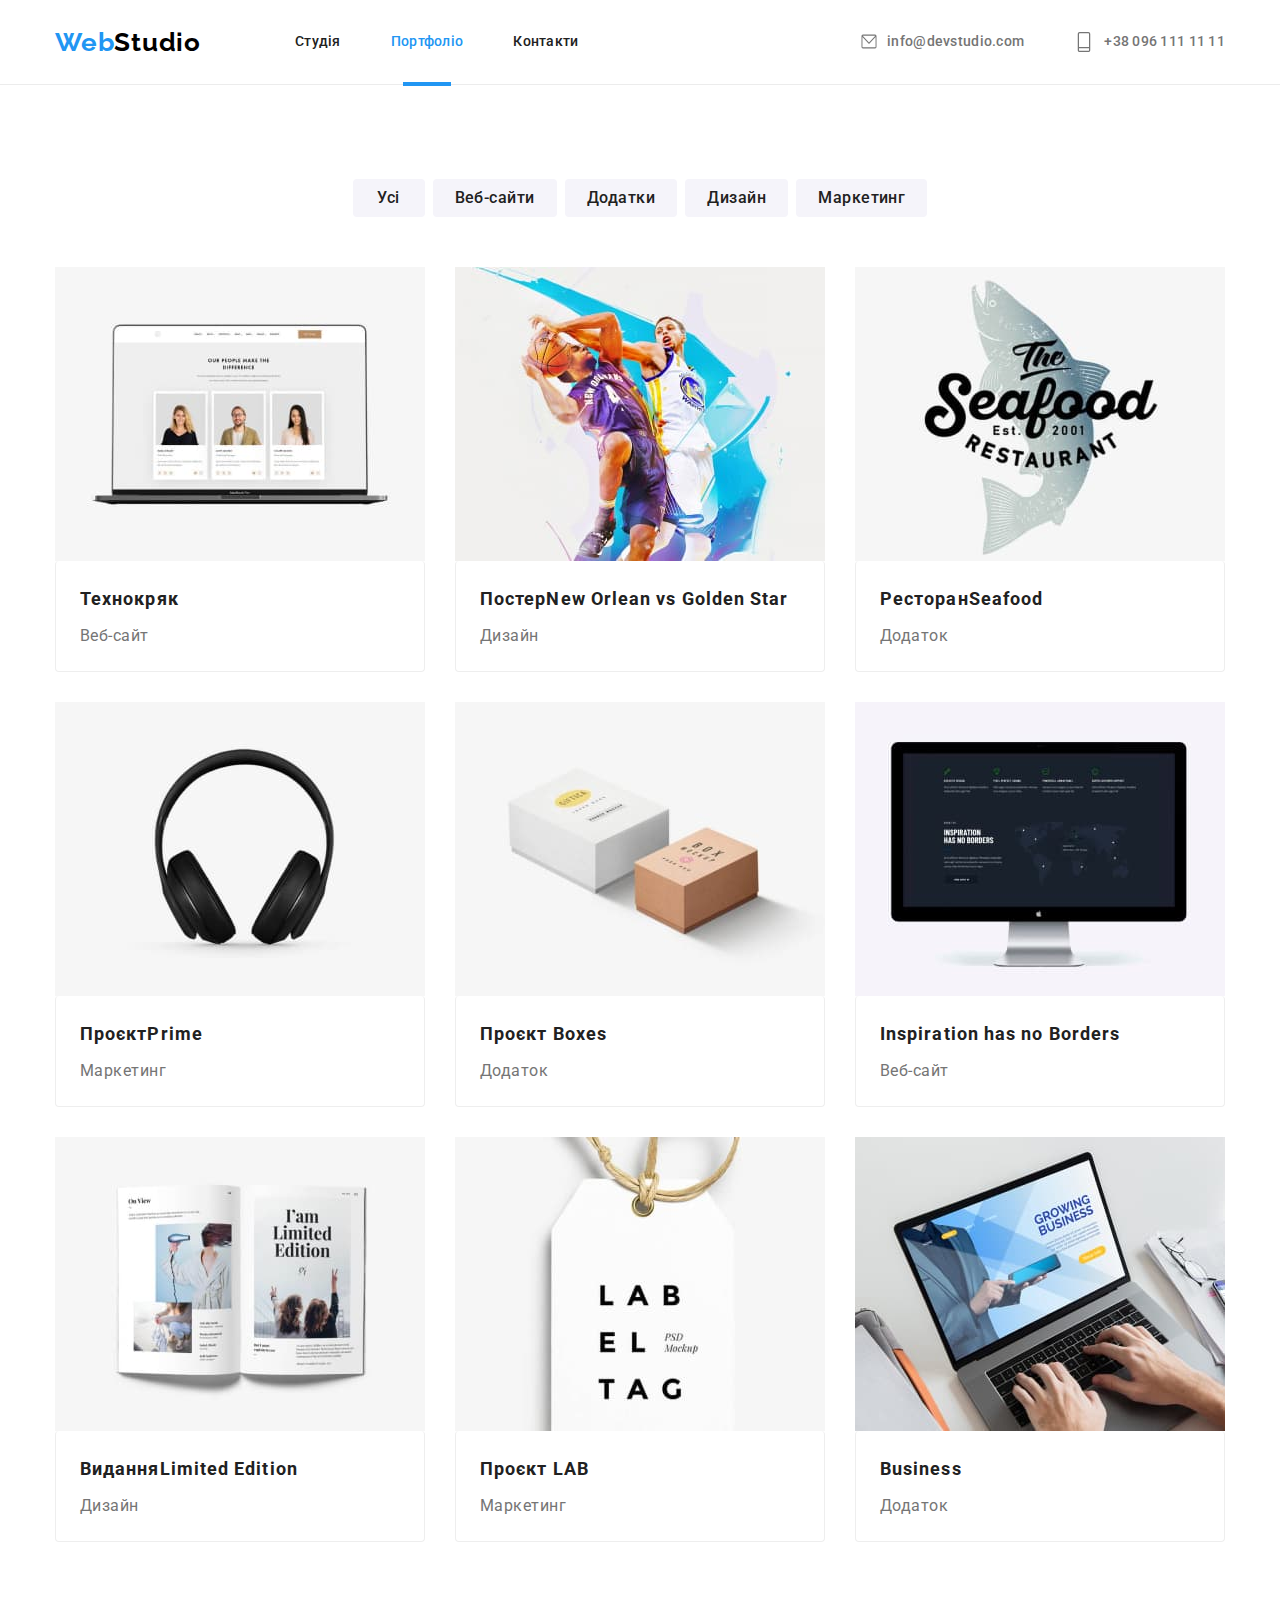
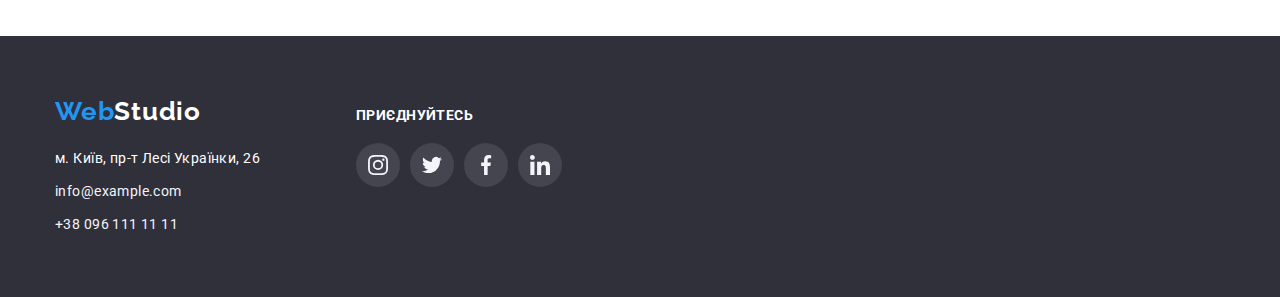
==== portfolio.html @ ec6904a1 "fixing one to five" ====
<!DOCTYPE html>
<html lang="uk">
<head>
    <meta charset="UTF-8">
    <meta http-equiv="X-UA-Compatible" content="IE=edge">
    <meta name="viewport" content="width=device-width, initial-scale=1.0">
    <title>Portfolio</title>
    <link rel="preconnect" href="https://fonts.googleapis.com">
<link rel="preconnect" href="https://fonts.gstatic.com" crossorigin>
<link
    href="https://fonts.googleapis.com/css2?family=Oleo+Script&family=Raleway:wght@700&family=Roboto:wght@400;500;700&display=swap"
    rel="stylesheet">
<link rel="stylesheet" href="https://cdnjs.cloudflare.com/ajax/libs/modern-normalize/1.1.0/modern-normalize.min.css">
 <link rel="stylesheet" href="./css/style.css">

</head>
<body class="page">
                   <!-- Header -->
     
    <header class="page-header">
       <div class="container header-page">
       <nav class="header-nav list">
         <a href="./index.html" class="logo">
         <span class="logo-web">Web</span><span class="logo-studio">Studio</span></a>
        <ul class="nav list">
            <li class="item"><a href="./index.html" class="nav-studia link">Студія</a></li>
            <li class="item"><a href="./portfolio.html" class="nav-portfolio link current">Портфоліо</a></li>
            <li class="item"><a href="" class="nav-kontakt link">Контакти</a></li>
                </ul>
       </nav>
        <ul class="auth-nav list">

        <li class="item">
          <a href="mailto:info@devstudio.com" class="auth-info link">
           <svg  class="header-icon" width="16" height="15">
               <use href="./images/icon.svg#icon-envelope-icon"></use>
                             
            </svg>info@devstudio.com</a>
          </li>

        <li class="item">
          <a href="tel+380961111111" class="auth-info link">
          <svg  class="header-icon" width="20" height="20">
            <use href="./images/icon.svg#icon-Vector"></use>
          </svg>+38 096 111 11 11</a>
        </li>
         </ul>
             </div>
    </header>
   
     
    <main>
      

                             <!-- portfolio -->
    
                             
     <section class="section-portfolio">
      <div class="container">
      
     <h2 class="visually-hidden">portfolio</h2>

                             <!-- filters -->
                             
         <ul class=" portfolio-filter list">
         <li class="item"><button type="button" class="link button">Усі</button>
         </li>

         <li class="item"><button type="button" class="link button">Веб-сайти</button>
         </li>

         <li class="item"><button type="button" class="link button">Додатки</button>
         </li>

         <li class="item"><button type="button" class="link button">Дизайн</button>
         </li>

         <li class="item"><button type="button" class="link button">Маркетинг</button>
         </li>

         </ul>
                 
             
                      <!-- project1 -->
<ul class="project-list list">
   
            <li class="item">
               
                 <a href="" class="link"> 
               
              <div class="project-overlay">        
             <img src="./images/img01.jpg" width="370" alt="два фото з жінками і одне фото з чоловіком">

            <p class="over-text">Ресурс пропонує комплексні пропозиції 
              з різним рівнем функціоналу та сервісів.
              Все це дозволить відвідувачу отримати
              вичерпні відомості 
              про компанію чи приватну особу.</p></div>
                         
             <div class="card-text">
             <h3 class="project-title">Технокряк</h3>
             <p class="project-text">Веб-сайт</p>
             </div>
          </a>               
            
    </li>
             
                         <!-- project2 -->
                
   <li class="item"> 
            
               <a href="" class="link">
                  <div class="project-overlay">
                  
               <img src="./images/img11.jpg" width="370" alt="два чоловіка з м'ячем">
             <p class="over-text" >Ресурс пропонує комплексні пропозиції з різним рівнем функціоналу та сервісів.
            Все це дозволить відвідувачу отримати
       вичерпні відомості про компанію чи приватну особу.</p></div>
             
             <div class="card-text">
             <h3 class="project-title">Постер<span lang="en">New Orlean vs Golden Star</span>
            </h3>

             <p class="project-text">Дизайн</p>

            </div></a>
          
    </li>
             
                          <!-- project3 -->
                
   <li class="item">
                  
                  <a href="" class="link">
                                 
                <div class="project-overlay">
                 <img src="./images/img21.jpg" width="370" alt="назва ресторану ">

                <p class="over-text" >Ресурс пропонує комплексні пропозиції з різним рівнем функціоналу та сервісів.
                  Все це дозволить відвідувачу отримати
                  вичерпні відомості про компанію чи приватну особу.</p></div>
                 
                 <div class="card-text">
                <h3 class="project-title">Ресторан<span lang="en">Seafood</span>
                </h3>
                <p class="project-text">Додаток</p>
               </div></a>
           
   </li>
             
                         <!-- project4 -->

   <li class="item">
                  
                  <a href="" class="link">
                  
                  <div class="project-overlay">
                   <img src="./images/img31.jpg" width="370" alt="навушники">

                  <p class="over-text">Ресурс пропонує комплексні пропозиції з різним рівнем функціоналу та сервісів.
                    Все це дозволить відвідувачу отримати
                    вичерпні відомості про компанію чи приватну особу.</p></div>
                  
                  <div class="card-text">
                <h3 class="project-title">Проєкт<span lang="en">Prime</span>
                </h3>
                <p class="project-text">Маркетинг</p>
              
              </div></a>
              
            
    </li>
             
                        <!-- project5 -->

   <li class="item">
                  
                     
                  <a href="" class="link">  
                    
                <div class="project-overlay">
                <img src="./images/img41.jpg" width="370" alt="лежать дві коробки">

                <p class="over-text">Ресурс пропонує комплексні пропозиції з різним рівнем функціоналу та сервісів.
                  Все це дозволить відвідувачу отримати
                  вичерпні відомості про компанію чи приватну особу.</p></div>
                    
                <div class="card-text">
             <h3 class="project-title">Проєкт <span lang="en">Boxes</span>
             </h3>
             <p class="project-text">Додаток</p>
            </div></a>
         
   </li>
             
                      <!-- project6 -->

   <li class="item">
                  
                    
     <a href="" class="link"> 
      
        <div class="project-overlay">
            <img src="./images/img51.jpg" width="370" alt="монитор стоїть на поверхнї">

            <p class="over-text">Ресурс пропонує комплексні пропозиції з різним рівнем функціоналу та сервісів.
              Все це дозволить відвідувачу отримати
              вичерпні відомості про компанію чи приватну особу.</p></div>
      
            <div class="card-text">
                <h3 class="project-title"><span lang="en">Inspiration has no Borders</span>
                </h3>
             <p class="project-text">Веб-сайт</p>
                       
            </div></a>
          
         
   </li>
            
                       <!-- project7 -->

   <li class="item">
                  
                  
                  <a href="" class="link"> 
                    
                  <div class="project-overlay">
                  <img src="./images/img61.jpg" width="370" alt="відкритий журнал">

                  <p class="over-text">Ресурс пропонує комплексні пропозиції з різним рівнем функціоналу та сервісів.
                    Все це дозволить відвідувачу отримати
                    вичерпні відомості про компанію чи приватну особу.</p></div>
                   
                  <div class="card-text">
             <h3 class="project-title">Видання<span lang="en">Limited Edition</span>
             </h3>
            <p class="project-text">Дизайн</p>
         </div></a>
        
      
   </li>
              
                        <!-- project8 -->

   <li class="item">
                  
                 
                  <a href="" class="link">
               
                  <div class="project-overlay">
                  <img src="./images/img71.jpg"  width="370" alt="етикетка бренду">

                  <p class="over-text">Ресурс пропонує комплексні пропозиції з різним рівнем функціоналу та сервісів.
                    Все це дозволить відвідувачу отримати
                    вичерпні відомості про компанію чи приватну особу.</p></div>
               
                  <div class="card-text">
                  <h3 class="project-title">Проєкт <span lang="en">LAB</span>
            </h3>
             <p class="project-text">Маркетинг</p>
            </div></a>
          
         
   </li>
             
                         <!-- project9 -->

   <li class="item">
                  
                 <a href="" class="link">
                
                  <div class="project-overlay">
                  <img src="./images/img81.jpg" width="370" alt="руки на клавіатурі ноутбука">

                  <p class="over-text">Ресурс пропонує комплексні пропозиції з різним рівнем функціоналу та сервісів.
                    Все це дозволить відвідувачу отримати
                    вичерпні відомості про компанію чи приватну особу.</p></div>
                
                  <div class="card-text">
                  <h3 class="project-title"><span lang="en">Business</span>
            </h3>
             <p class="project-text">Додаток</p>
            
            </div></a>
          
         
   </li>   
            </ul>
            </div>
 </section>
       
    </main>
   
                             <!-- Footer -->
   
    <footer class="footer">
      <div class="container">
        <div class="container-address">
     <a href="./index.html" class="logo logo-foot"><span class="logo-web">Web</span><span class="logo-footer">Studio</span></a>
     
     <address class="address">
     <ul class=" footer-nav list" >
     <li>
         <a href="address" class=" address link">м. Київ, пр-т Лесі Українки, 26</a>
    </li>
     <li>
          <a href="mailto:info@example.com" class="footer-info link">info@example.com</a>
     </li>
        <li><a href="tel:+380961111111" class=" footer-info link">+38 096 111 11 11</a>
      </li>
     </ul>
     </address>
       </div>
  
        <div class="container-social">
           <p class="lable-text">приєднуйтесь</p>
         <ul class="action-social list">
    <li class="social-list">
      <a href="#" class="social-item-link link">
        <svg  class="social-item-icon" width="20" height="20">
          <use href="./images/icon.svg#icon-instagram-icon"></use>
        </svg>
      </a>
    </li>
    <li class="social-list">
      <a href="#" class="social-item-link  link">
        <svg  class="social-item-icon" width="20" height="20">
          <use href="./images/icon.svg#icon-twitter-icon"></use>
        </svg>
      </a>
    </li>
    <li class="social-list">
      <a href="#" class="social-item-link link">
        <svg  class="social-item-icon" width="20" height="20">
          <use href="./images/icon.svg#icon-facebook-icon"></use>
        </svg>
      </a>
    </li>
    <li class="social-list">
      <a href="#" class="social-item-link link">
        <svg  class="social-item-icon" width="20" height="20">
          <use href="./images/icon.svg#icon-linkedin-icon"></use>
        </svg>
      </a>
    </li>
         </ul> </div>
</div>
</footer>
   
</body>
</html>
---- css/style.css ----
:root{
    --common-gap: 94px;
    --title-color: #212121;
    --text-color: #757575;
    --accent-color: #2196F3;
    --secondary-title-color: #000000;
    --primary-bg-color: #F5F5F5;
    --bg-color: #F5F4FA;
    --secondary-bg-color: #2F303A;
    --title-hero-color:   #FFFFFF;
    --shadow-color:rgba(0, 0, 0, 0.25);
    --timimg-bezer:cubic-bezier(0.4, 0, 0.2, 1);
}

body{
    box-sizing: border-box;
    color:var(--text-color);
    font-family: Roboto, sans-serif;
     /* background-color: var( --primary-bg-color);
      */
} 
/* колір основного тексту color: #212121; 
   колір другорядного тексту  color:#757575; 
   колір-акцент color:#2196F3
   білий color:#FFFFFF */

              /*  reset */
h1,
h2,
h3,
h4,
h5,
h6,
p,
ul {
    margin: 0px;
}
    
 ul {
    padding-left: 0px; 
} 

img {
    display: block;
    max-width: 100%;
     height: auto;
}
.visually-hidden{
    position: absolute;
    width: 1px;
    height: 1px;
    margin: -1px;
    border: 0;
    padding: 0;
    white-space: nowrap;
    clip-path: inset(100%);
    clip: rect(0 0 0 0);
    overflow: hidden;
      }

    
    .list{ 
        padding:0 ;
        margin: 0;
        list-style: none;
       
    }
    .link{
        text-decoration: none;
    }
  
    /*------------ Container-------------- */

.container{
    width: 1200px;
    padding-right:15px;
    padding-left:15px ;
    margin: 0 auto;
    

   }

/*---------------- logo---------------- */
.logo-web{
    color:var(--accent-color) ;
}
.logo-studio{
    color:var(--secondary-title-color) ;
}
.logo-footer{
    color: var(--title-hero-color);
}
.logo{
   
    font-family: 'Raleway',sans-serif;
    font-weight: 700;
    font-size: 26px;
    line-height: 1.19;
    letter-spacing: 0.03em;
    text-decoration: none;
  
}
 

/*--------------------Header---------------- */

.header-page{
    display: flex;
}
.header-nav{
          display: flex;
        align-items: center;
         }

.page-header{

border-bottom:1px solid #ECECEC;

background-color:var(--title-hero-color);
}


.header-nav .link {
    
   color:var(--title-color);
   display: block;

   font-weight: 500;
   font-size: 14px;
   line-height: 1.14;
   letter-spacing: 0.02em;
   text-decoration: none ;

    transition-property: color; 
    transition-duration: 250ms;
    transition-timing-function: var(--timimg-bezer);

 

  }
 

.header-nav .link:hover, 
.header-nav .link:focus{
    color:var(--accent-color);

}


/*--------------------- Navigation---------------- */
.nav{
display: flex;

margin-left:var(--common-gap);

color:var(--title-color);



  }
  
 .nav .item +.item{
  margin-left: 50px; 
 } 

 .nav .link{
    position: relative;
    padding: 32px 0;
    display: flex;
  


 }


.nav .link.current
{
    color: var(--accent-color);

     
    }

.nav .link.current::after{
 content:'';
 position: absolute;
 top:100%;
 left: 50%;
 transform:translate(-50%);
 width:48px ;
 height:4px;
 background-color:var(--accent-color) ;

   


}

.auth-nav{

    display: flex;
    align-items: center;
    margin-left:auto ;

    
    
}
 .auth-nav .item + .item{
    margin-left: 50px;
}   
.auth-nav .link{
    padding: 32px 0;
}

    /* -------------------Address--------------- */

.header-icon{
    margin-right: 10px; 
    fill: currentColor;
}

.auth-tel{
    color:var(--text-color);
        font-weight: 500;
        font-size: 14px;
        line-height: 1.14;
        letter-spacing: 0.02em;

      transition-property: color;
      transition-duration: 250ms;
      transition-timing-function: var(--timimg-bezer); 



        }

.auth-info{
    display: flex;
    justify-content: space-between;
    align-items: center;
    color:var(--text-color) ;
    font-weight: 500;
    font-size: 14px;
    line-height: 1.14;
    letter-spacing: 0.02em;

        transition-property: color;
        transition-duration: 250ms;
        transition-timing-function: var(--timimg-bezer);

         
    }
   
.auth-info:hover,
.auth-info:focus
{
    color:var(--accent-color); 
    
}
 

.address{
     
        color:var(--title-hero-color) ;
        font-style: normal;
        font-weight: 400;
        font-size: 14px;
        line-height: 1.71;
        letter-spacing: 0.03em;
        min-width: 231px;


            transition-property: color;
            transition-duration: 250ms;
            transition-timing-function: var(--timimg-bezer);

        

}
.address:hover,
.address:focus{
    color:var(--accent-color) ;
}
/*--------------------Hero------------*/

.section-hero{
    background-color: var(--secondary-bg-color);
    max-width: 1600px; 
    height: 600px;
    margin-left:0 auto;
    margin-right:0 auto;
    background-image: linear-gradient( 
        rgba(0, 0, 0, 0.2),
        rgba(47, 48, 58, 0.4), 
        rgba(47, 48, 58, 0.4) 
    ),
    url('../images/overlay1.jpg');

    background-repeat: no-repeat;
    background-size: cover;
    background-position: center;
    text-align: center;
    padding:200px 0 ;
    
    }

.hero-title > .title-hero{
  
   margin: 0 auto 30px; 
   width: 696px;

    color: var(--title-hero-color);
    
    font-weight: 900;
    font-size: 44px;
    line-height: 1.36;
    text-align: center;
    letter-spacing: 0.06em;
    text-transform: uppercase;
    
}
 
.hero-title .button-hero {
    display: inline;
    padding-bottom: 180px ;
    }


/* ---------------Section feature--------------- */

.section-feature{
 padding-top: var(--common-gap);
  
  margin-left: auto;
  margin-right: auto;
     
}
.feature-title{
   color:var(--title-color);

    font-weight: 700;
    font-size:14px;
    line-height: 1.14;
    letter-spacing: 0.03em;
    text-transform: uppercase;
    margin-bottom: 10px; 
    
    
 }

.feature-text{
    font-weight: 400;
    font-size: 14px;
    line-height: 1.71;
    letter-spacing: 0.03em;
    color:var(--text-color);
}

.feature {
    display: flex; 
    gap: 30px;
    
   }
   .feature > .item{
    
    flex-basis: calc(100% / 4);
        
   }

 .feature-icon{
    display:flex;
     height: 128px; 
     justify-content: center; 
     align-items: center;
    background-color:var(--bg-color);
    margin-bottom:32px ;
 }  
    

/* ---------------Section-business---------------*/

.section-business{
  padding-bottom: var(--common-gap);
  padding-top: var(--common-gap);
  
  }
.business{
    display:flex;
    margin-right: auto;
}

.pre-title{

    
    margin-bottom: 50px;

    color: solid var(--title-color) ;
    Font-style: Bold;
    font-size: 36px;
    line-height: 1.17;
    text-align: center;
    letter-spacing: 0.03em;
    Vertical-align: Top;
    line-height: 100%
   
    
}

.business > .item{
    position: relative;
    flex-basis: calc(100% /3);
    margin-right:30px;
        
}
.business > .item:nth-child(3){
    margin-right: 0px;
}  

.bussines-lable{
    position: absolute;
    bottom: 0;
    left: 50%; 
    transform: translate(-50%);
     width: 100%;
     height: 70px;
    display: flex;
    justify-content: center;
    align-items: center;
    background-color:rgba(47, 48, 58, 0.8);
        

}

 
/* ---------------Section-team ---------------*/


.action-social{
 display: flex;
 justify-content: center;
 align-items: center;

  }

.social-list{
    width:  44px;
    height: 44px;
   

}
.social-list:not(:last-child){
    margin-right: 10px;

}

.social-item-link{
    width:100%;
    height:100%;
    display: flex;
    border-radius:50%; 
    justify-content: center;
    align-items: center;
    transition: background-color 250ms var(--timimg-bezer);
            
}  
 
.social-item-icon{
  fill:#AFB1B8;
transition: fill 250ms var(--timimg-bezer);
        
   
}
.social-item-link:hover {
    background-color:var(--accent-color) ;
  
}
.social-item-link:hover .social-item-icon{
    fill:var(--title-hero-color);
} 

 .section-team{
    padding-bottom: var(--common-gap); 
    padding-top: var(--common-gap);
    background-color:var(--bg-color) ;
    }


.team-list {
    display: flex;
}



.team-list > .card{
    flex-basis: calc(100%/4);
    margin-right: 30px;
}

.team-list > .card:nth-child(4){
    margin-right:0 ;
}


.team-title{
   margin-bottom: 10px;
    
   color: var(--title-color);  
   font-weight: 500;
   font-size: 16px;
   line-height: 1.19;
   text-align: center;
   letter-spacing: 0.03em;
            
}
.card{
    background-color:var(--title-hero-color);
box-shadow:0px 4px 4px 0px rgba(0, 0, 0, 0.25);

}
.card-team{
    padding-top:30px;
    padding-bottom:30px ;
    border-bottom-right-radius: 4px;
    border-bottom-left-radius: 4px;
       
}

.team-text{
     
  font-size: 16px;
  line-height: 1.19;
  text-align: center;
  letter-spacing: 0.03em;
  margin-bottom: 16px;
}


/* ---------------Clients-------------- */


.section-clients {
    
 padding-top: var(--common-gap);
 padding-bottom:var(--common-gap);
 }

.pre-title{
 color:var(--title-color);

font-weight: bold;
font-size: 36px;
line-height: 42px;
line-height: 1.16;
text-align: center;
vertical-align: Top;
letter-spacing: 3%;

}
.clients{
    display: flex;
    
}
.client-icon{
   flex-basis:calc(100% /6); 


   
    }


.client-icon:not(:last-child){
    margin-right:30px; 
}    

.client-logo{
  display: flex;
  justify-content: center;
  align-items: center;
  fill:#AFB1B8;
  width: 170px;
  height:92px ; 
  border: 1px solid #AFB1B8;
  border-radius: 4px ; 
  transform: scale(1);
  opacity:1;

    transition-property: fill border-color transform opacity;
    transition-duration: 250ms;
    transition-timing-function: var(--timimg-bezer);
            
                   
          }   

.client-logo:hover,
.client-logo:focus{
  fill:var(--accent-color);
 border-color: var(--accent-color);  
   transform:scale(1.2);
   opacity:0.9;


}

/* ---------------Footer--------------- */

 .container-social .social-item-link{
  background-color:rgba(255, 255, 255, 0.1);

   
transition: background-color 250ms var(--timimg-bezer);
        

 }
    
.container-social .social-item-link:hover{
 background-color: var(--accent-color);   
}

.container-social .social-item-icon{
    fill: var(--bg-color);

   
}
.lable-text {
    margin-bottom: 20px;
    
    color:var(--title-hero-color);

    font-style: normal;
    font-weight: 700;
    font-size: 14px;
    line-height: 1.143;
    letter-spacing: 0.03em;
    text-transform: uppercase;

}

.footer .container{

   display: flex; 
   justify-content:flex-start; 
   align-items:baseline;
   
   }
  
.container-social{

margin-left:70px ;
justify-content: center;
align-items: flex-end ;

}
.footer {
    
    background-color:var(--secondary-bg-color) ;
    text-decoration: none;
    padding-top:60px ;
    padding-bottom: 60px;
}

.footer-info:hover,
.footer-info:focus{
    color: var(--accent-color);

 }
 .footer-info{
    color: var(--bg-color);
      
    transition: color 250ms var(--timimg-bezer);
            
} 
  
.footer-nav{
    display: flex;
    flex-direction: column;
    gap: 9px;

       
    
} 
.logo-foot{
  display: inline-block;
  margin-bottom:20px ;
}



 /* --------Portfolio-------- */
.section-portfolio{
  padding-bottom: var(--common-gap);
  padding-top: var(--common-gap);
    
}
/* ---------------Portfolio-filters ---------------*/
.portfolio-filter{
    display: flex;
    justify-content: center;
    margin-bottom: 50px;
    color:var(--title-color) ;
    border: var(--title-hero-color) 25%;

    transition: color 250ms var(--timimg-bezer);



}

.portfolio-filter:hover,
.portfolio-filter:focus{
    color:var(--accent-color); 
}
  
.portfolio-filter .item + .item
{
    margin-left: 8px;
}

.container-address{
    display: inline-block;
}

.project-list .link{
    display: block;

transition: box-shadow 250ms var(--timimg-bezer);

        
}

.project-list .link:hover{
    box-shadow: 0px 4px 4px 0px rgba(0, 0, 0, 0.25);

}


/* ----------------project-portfolio--------------- */

  .project-list .link:hover .over-text{
    
    transform:translateY(0) ;
   
     
   
 }


.project-overlay{
    position: relative;
    overflow: hidden;
    
}
 .over-text{

 position:absolute;   
 top: 0;
padding: 63px 24px;
font-size: 18px;
line-height: 28px;
line-height: 133%;
 vertical-align:  Top ;
 Letter-spacing: 3%;
 color: #FFFFFF;
 background-color:var(--accent-color);
 height:100% ;
transform: translateY(100%);

transition: transform 250ms var(--timimg-bezer);



}



.card-text{
padding: 20px 24px;

border: 1px solid;
border-color: #EEEEEE ;
border-top: none;
border-radius: 4px;
}



.project-list{
    display: flex;
    flex-wrap: wrap;
    
}
.project-list .item{
    margin-right: 30px;
    margin-bottom: 30px;
   
}

 .project-list .item:nth-last-child(-n+3){
    margin-bottom:0px ;
} 

 .project-list .item:nth-child(3n) {
    margin-right: 0px; 
}
.project-title{
   color:var(--title-color);
  margin-bottom: 4px;
  font-weight: 700;
  font-size: 18px;
  line-height: 2;
  letter-spacing: 0.06em;
  text-decoration: none;
  } 
.project-text{
  
  color: var(--text-color);

  font-size: 16px;
  line-height: 1.88;
  letter-spacing: 0.03em;
  text-decoration: none;
  }
/*---------------Button ---------------*/
.button{
    display: inline-block;
    border-radius: 4px;
    cursor: pointer;
    min-width: 72px; 
    padding: 6px 22px;
    Vertical-align: Top;
    border: transparent;
    
    color:var(--title-color);
    background-color:var(--bg-color) ;

    font-family: inherit;
    font-weight: 500;
    font-size: 16px;
    line-height: 1.63;
    text-align: center;
    letter-spacing: 0.03em;

    transition: background-color 250ms var(--timimg-bezer),
            box-shadow 250ms var(--timimg-bezer) 250ms,
            color 250ms var(--timimg-bezer);


     
    
}

.button:hover,
.button:focus{
    color:var(--title-hero-color);
    background-color:var(--accent-color) ;
    box-shadow: 0px 4px 4px 0px rgba(0, 0, 0, 0.25); 
     
  




}
 .primary-button{

  display: inline-block; 
  padding: 10px 32px;
  border-radius: 4px;
  min-width: 215px;
  margin: auto;

  color: var(--title-hero-color);
  background:var(--accent-color);

  font-family: inherit;
  cursor: pointer;  
  font-weight: 700;
  font-size: 16px;
  line-height: 1.87;
  align-items: center;
  text-align: center;
  letter-spacing: 0.06em;

       transition: background-color 250ms var(--timimg-bezer),
       box-shadow 250ms cubic-bezier(0.4, 0, 0.2, 1);
  }

  .primary-button:hover,
  .primary-button:focus{
    background: #188CE8;
    box-shadow: 0px 4px 4px 0px rgba(0, 0, 0, 0.25);

    }


  /* ------------------Modalwindow----------------- */
  .backdrop{
    position: fixed;
    top: 0;
    width: 100%;
    height:100%;
    background-color: rgba(0, 0, 0, 0.2);
    border-radius: 4px;
    opacity: 1;
    transition: opacity 250ms var(--timimg-bezer);

  }
  
.modal{
    position: absolute;
    top: 50%;
    left:50%;
    transform: translate(-50%,-50%);
    
    width: 528px;
    min-height: 581px;
    background-color: var(--title-hero-color);
    border-radius: 4px;

    
    transition:transform  250ms var(--timimg-bezer);

    box-shadow:0px 2px 1px 0px rgba(0, 0, 0, 0.2),    
    0px 1px 1px 0px rgba(0, 0, 0, 0.14),
    0px 1px 3px 0px rgba(0, 0, 0, 0.12);
    

}







.modal-close{
position: absolute;
top: 8px;    
right:8px ;
width:30px; 
height:30px; 
border-radius: 50%;
display:flex; 
justify-content: center;  
align-items: center;
border: 1px rgba(0, 0, 0, 0.1);
background-color:rgba(0, 0, 0, 0.1); 
opacity:1;



    

}
  
.is-hidden{
    opacity:0 ;
    visibility: hidden;
    pointer-events: none;
}
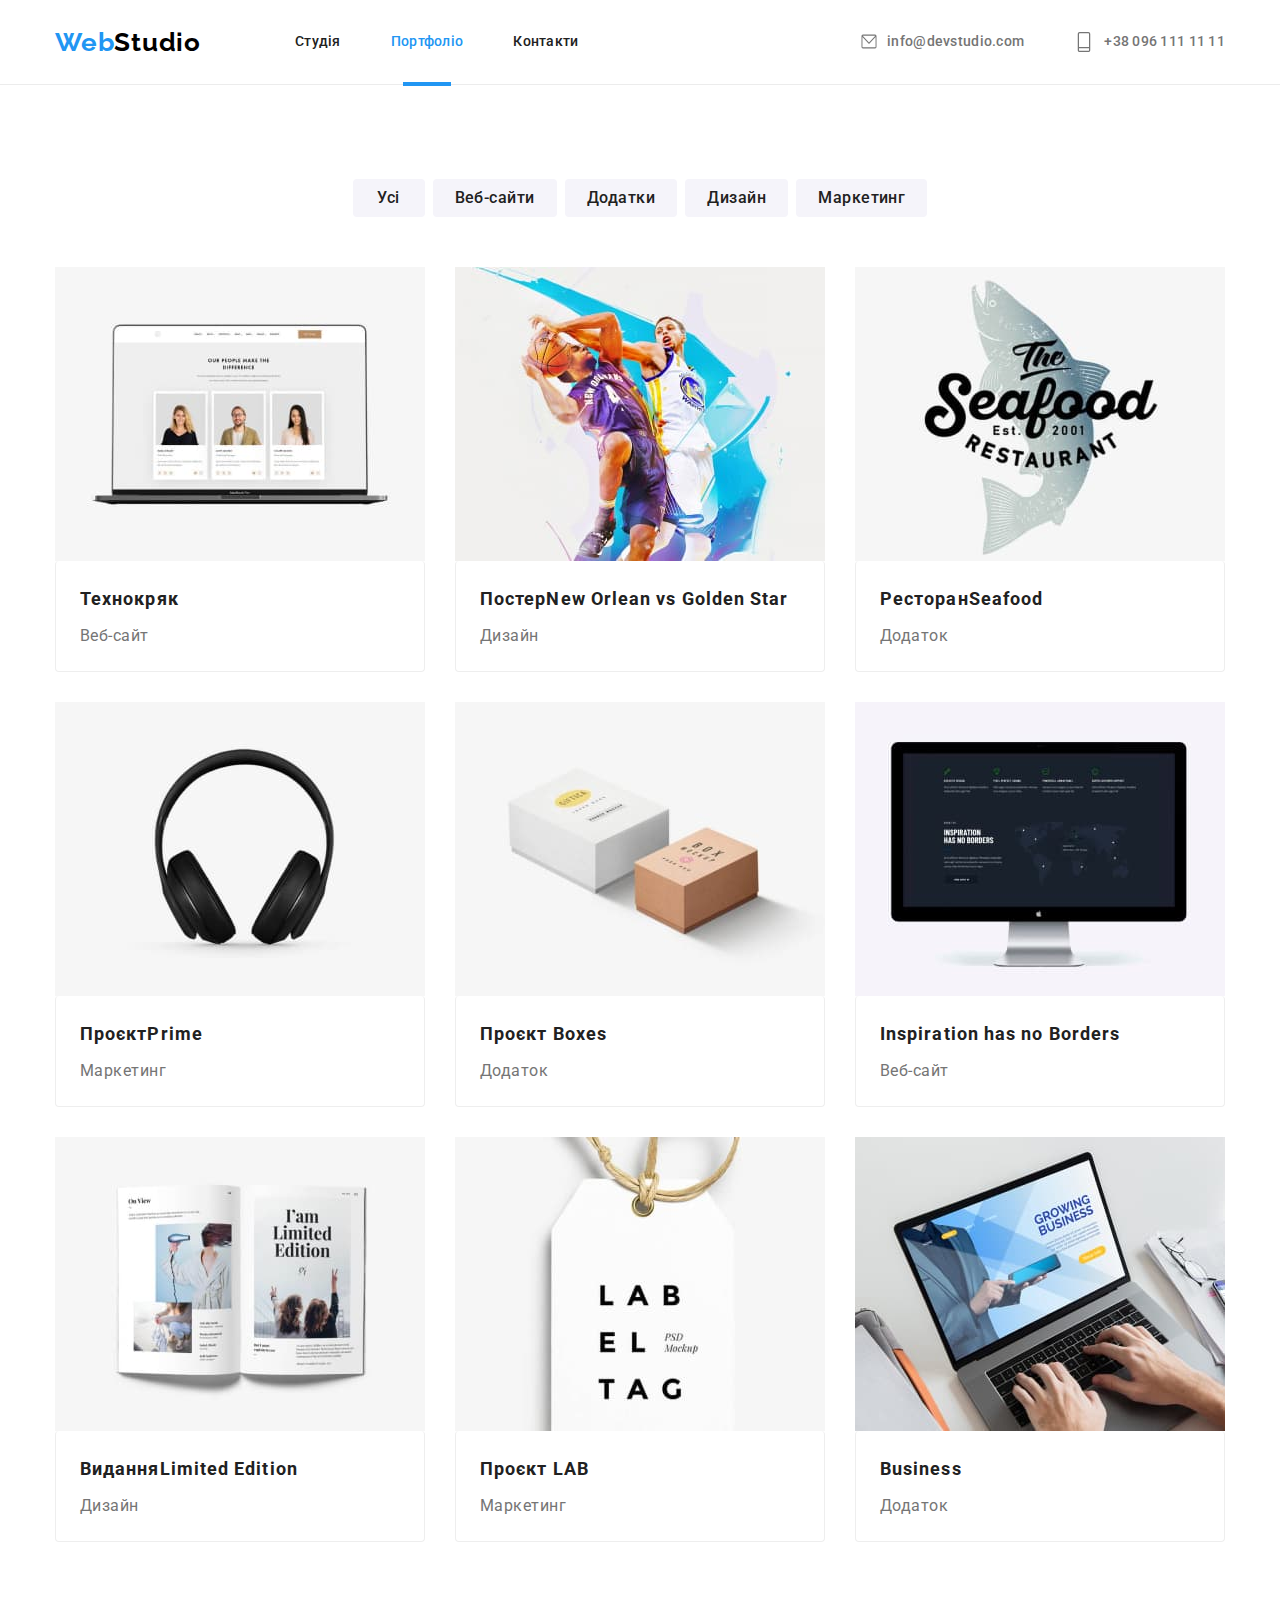
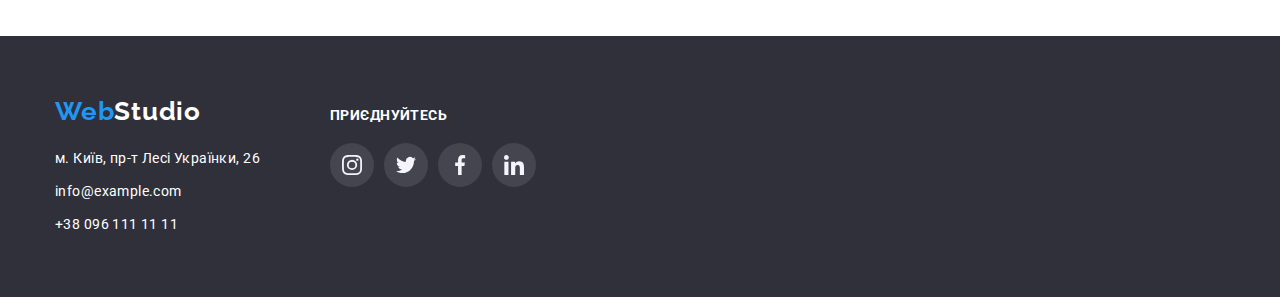
==== commit b0973532: "fixing two to five" ====
--- a/portfolio.html
+++ b/portfolio.html
@@ -313,7 +313,7 @@
        </div>
   
         <div class="container-social">
-           <p class="lable-text">приєднуйтесь</p>
+           <p class="footer-text">приєднуйтесь</p>
          <ul class="action-social list">
     <li class="social-list">
       <a href="#" class="social-item-link link">
--- a/css/style.css
+++ b/css/style.css
@@ -256,13 +256,14 @@
     color:var(--accent-color); 
     
 }
- 
-
-.address{
+.address {
+    font-style: normal;
+    font-weight: 400;
+} 
+
+.address .link {
      
         color:var(--title-hero-color) ;
-        font-style: normal;
-        font-weight: 400;
         font-size: 14px;
         line-height: 1.71;
         letter-spacing: 0.03em;
@@ -273,11 +274,11 @@
             transition-duration: 250ms;
             transition-timing-function: var(--timimg-bezer);
 
-        
-
-}
-.address:hover,
-.address:focus{
+      
+
+}
+.address .link:hover,
+.address .link:focus{
     color:var(--accent-color) ;
 }
 /*--------------------Hero------------*/
@@ -405,17 +406,18 @@
     
 }
 
-.business > .item{
-    position: relative;
-    flex-basis: calc(100% /3);
-    margin-right:30px;
-        
-}
-.business > .item:nth-child(3){
-    margin-right: 0px;
-}  
-
-.bussines-lable{
+
+.lable-text {
+    
+
+    color: var(--title-hero-color);
+
+    font-style: normal;
+    font-weight: 700;
+    font-size: 14px;
+    line-height: 1.143;
+    letter-spacing: 0.03em;
+    text-transform: uppercase;
     position: absolute;
     bottom: 0;
     left: 50%; 
@@ -426,6 +428,20 @@
     justify-content: center;
     align-items: center;
     background-color:rgba(47, 48, 58, 0.8);
+}
+
+.business > .item{
+    position: relative;
+    flex-basis: calc(100% /3);
+    margin-right:30px;
+        
+}
+.business > .item:nth-child(3){
+    margin-right: 0px;
+}  
+
+.bussines-lable{
+    
         
 
 }
@@ -513,15 +529,14 @@
 }
 .card{
     background-color:var(--title-hero-color);
+    border-radius:4px;
 box-shadow:0px 4px 4px 0px rgba(0, 0, 0, 0.25);
 
 }
 .card-team{
     padding-top:30px;
     padding-bottom:30px ;
-    border-bottom-right-radius: 4px;
-    border-bottom-left-radius: 4px;
-       
+           
 }
 
 .team-text{
@@ -583,7 +598,7 @@
   transform: scale(1);
   opacity:1;
 
-    transition-property: fill border-color transform opacity;
+    transition-property: fill, border-color, transform, opacity;
     transition-duration: 250ms;
     transition-timing-function: var(--timimg-bezer);
             
@@ -605,9 +620,7 @@
  .container-social .social-item-link{
   background-color:rgba(255, 255, 255, 0.1);
 
-   
-transition: background-color 250ms var(--timimg-bezer);
-        
+          
 
  }
     
@@ -620,7 +633,7 @@
 
    
 }
-.lable-text {
+.footer-text {
     margin-bottom: 20px;
     
     color:var(--title-hero-color);
@@ -754,10 +767,9 @@
  top: 0;
 padding: 63px 24px;
 font-size: 18px;
-line-height: 28px;
-line-height: 133%;
- vertical-align:  Top ;
- Letter-spacing: 3%;
+line-height: 1.55;
+vertical-align: top ;
+ letter-spacing:0.03em;
  color: #FFFFFF;
  background-color:var(--accent-color);
  height:100% ;
@@ -900,7 +912,7 @@
     background-color: rgba(0, 0, 0, 0.2);
     border-radius: 4px;
     opacity: 1;
-    transition: opacity 250ms var(--timimg-bezer);
+    transition: opacity 250ms var(--timimg-bezer), visibility 250ms var(--timimg-bezer);
 
   }
   
@@ -908,7 +920,7 @@
     position: absolute;
     top: 50%;
     left:50%;
-    transform: translate(-50%,-50%);
+    transform: translate(-50%,-50%) scaleX(1); 
     
     width: 528px;
     min-height: 581px;
@@ -944,9 +956,6 @@
 border: 1px rgba(0, 0, 0, 0.1);
 background-color:rgba(0, 0, 0, 0.1); 
 opacity:1;
-
-
-
     
 
 }
@@ -956,3 +965,8 @@
     visibility: hidden;
     pointer-events: none;
 }
+
+.backdrop.is-hidden .modal{
+    transform: translate(-50%,-50%) scaleX(0);
+
+}